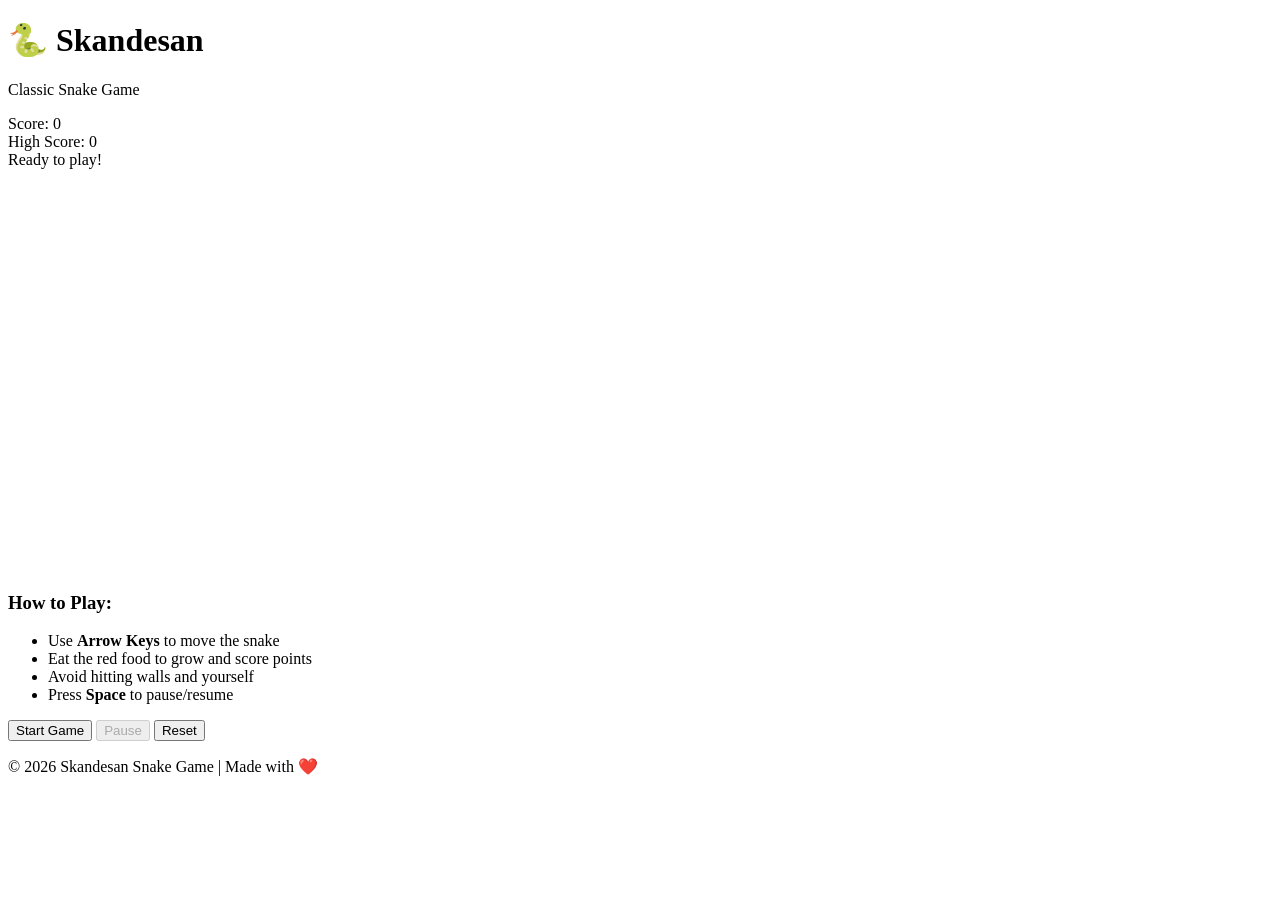
==== index.html @ 1da5df72 "Add index.html for snake game UI" ====
<!DOCTYPE html>
<html lang="en">
<head>
    <meta charset="UTF-8">
    <meta name="viewport" content="width=device-width, initial-scale=1.0">
    <title>Skandesan - Snake Game</title>
    <link rel="stylesheet" href="style.css">
</head>
<body>
    <div class="container">
        <header>
            <h1>🐍 Skandesan</h1>
            <p>Classic Snake Game</p>
        </header>

        <div class="game-info">
            <div class="score-board">
                <div class="score">
                    <span class="label">Score:</span>
                    <span class="value" id="score">0</span>
                </div>
                <div class="high-score">
                    <span class="label">High Score:</span>
                    <span class="value" id="highScore">0</span>
                </div>
            </div>
            <div class="status" id="status">Ready to play!</div>
        </div>

        <div class="game-container">
            <canvas id="gameCanvas" width="400" height="400"></canvas>
        </div>

        <div class="controls">
            <div class="instructions">
                <h3>How to Play:</h3>
                <ul>
                    <li>Use <strong>Arrow Keys</strong> to move the snake</li>
                    <li>Eat the red food to grow and score points</li>
                    <li>Avoid hitting walls and yourself</li>
                    <li>Press <strong>Space</strong> to pause/resume</li>
                </ul>
            </div>
            <div class="buttons">
                <button id="startBtn" class="btn btn-primary">Start Game</button>
                <button id="pauseBtn" class="btn btn-secondary" disabled>Pause</button>
                <button id="resetBtn" class="btn btn-secondary">Reset</button>
            </div>
        </div>

        <footer>
            <p>&copy; 2026 Skandesan Snake Game | Made with ❤️</p>
        </footer>
    </div>

    <script src="script.js"></script>
</body>
</html>
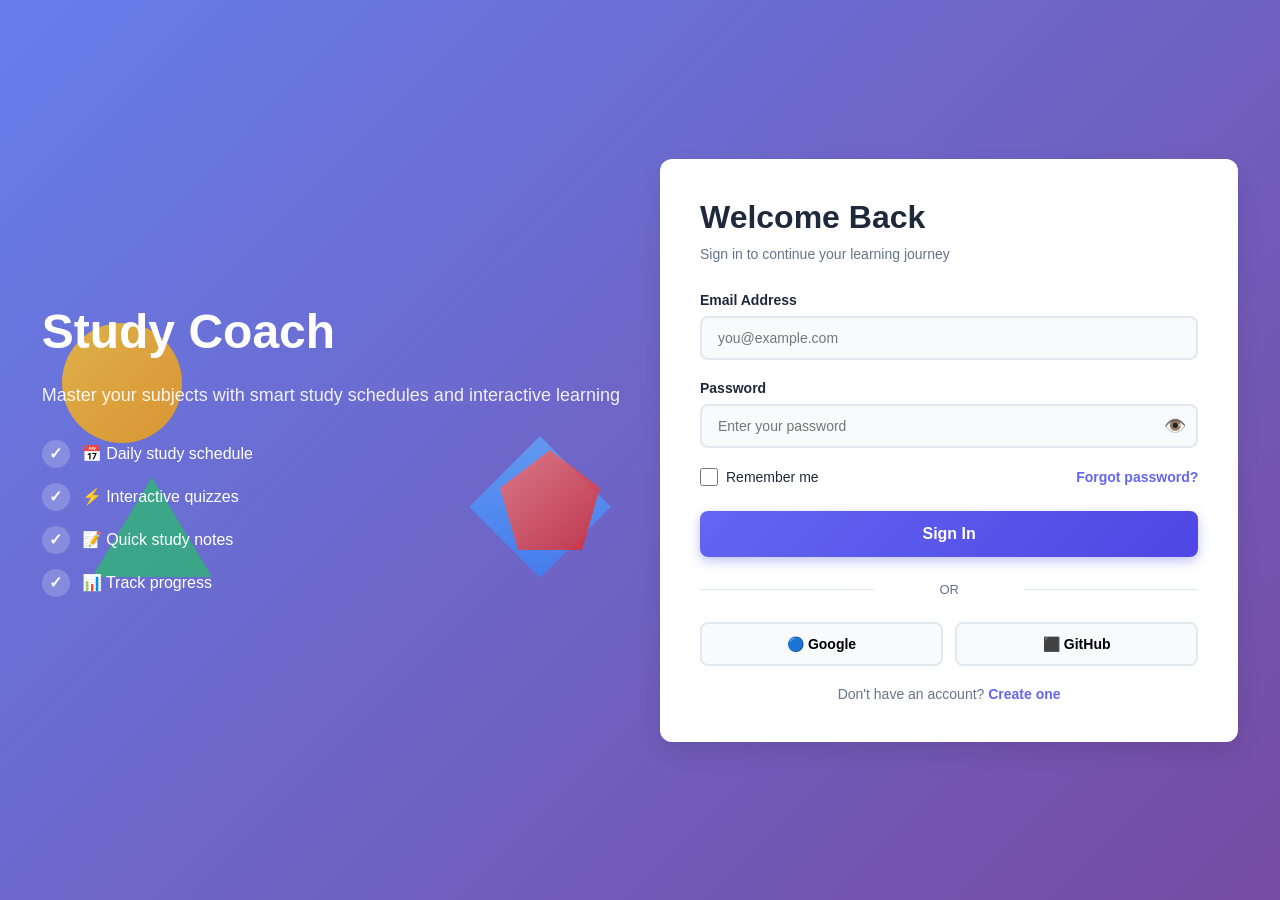
==== commit 88bc8536: "Initial commit: Complete Study Coach application with animated carousel, geometric shapes, notes, an" ====
--- a/index.html
+++ b/index.html
@@ -3,56 +3,12 @@
 <head>
     <meta charset="UTF-8">
     <meta name="viewport" content="width=device-width, initial-scale=1.0">
-    <title>Skandesan - Snake Game</title>
-    <link rel="stylesheet" href="style.css">
+    <title>Study Coach - Learn Smarter</title>
+    <link rel="stylesheet" href="css/style.css">
+    <link rel="stylesheet" href="https://cdnjs.cloudflare.com/ajax/libs/font-awesome/6.4.0/css/all.min.css">
 </head>
 <body>
-    <div class="container">
-        <header>
-            <h1>🐍 Skandesan</h1>
-            <p>Classic Snake Game</p>
-        </header>
-
-        <div class="game-info">
-            <div class="score-board">
-                <div class="score">
-                    <span class="label">Score:</span>
-                    <span class="value" id="score">0</span>
-                </div>
-                <div class="high-score">
-                    <span class="label">High Score:</span>
-                    <span class="value" id="highScore">0</span>
-                </div>
-            </div>
-            <div class="status" id="status">Ready to play!</div>
-        </div>
-
-        <div class="game-container">
-            <canvas id="gameCanvas" width="400" height="400"></canvas>
-        </div>
-
-        <div class="controls">
-            <div class="instructions">
-                <h3>How to Play:</h3>
-                <ul>
-                    <li>Use <strong>Arrow Keys</strong> to move the snake</li>
-                    <li>Eat the red food to grow and score points</li>
-                    <li>Avoid hitting walls and yourself</li>
-                    <li>Press <strong>Space</strong> to pause/resume</li>
-                </ul>
-            </div>
-            <div class="buttons">
-                <button id="startBtn" class="btn btn-primary">Start Game</button>
-                <button id="pauseBtn" class="btn btn-secondary" disabled>Pause</button>
-                <button id="resetBtn" class="btn btn-secondary">Reset</button>
-            </div>
-        </div>
-
-        <footer>
-            <p>&copy; 2026 Skandesan Snake Game | Made with ❤️</p>
-        </footer>
-    </div>
-
-    <script src="script.js"></script>
+    <div id="app"></div>
+    <script src="js/app.js"></script>
 </body>
-</html>
+</html>
--- a/css/style.css
+++ b/css/style.css
@@ -0,0 +1,1406 @@
+:root {
+    --primary: #6366f1;
+    --primary-light: #818cf8;
+    --primary-dark: #4f46e5;
+    --secondary: #ec4899;
+    --success: #10b981;
+    --warning: #f59e0b;
+    --danger: #ef4444;
+    --bg-light: #f8fafc;
+    --bg-white: #ffffff;
+    --text-dark: #1e293b;
+    --text-gray: #64748b;
+    --border-color: #e2e8f0;
+    --radius: 12px;
+    --shadow: 0 4px 6px rgba(0, 0, 0, 0.07);
+    --shadow-lg: 0 10px 25px rgba(0, 0, 0, 0.1);
+}
+
+* {
+    margin: 0;
+    padding: 0;
+    box-sizing: border-box;
+}
+
+body {
+    font-family: 'Segoe UI', Tahoma, Geneva, Verdana, sans-serif;
+    color: var(--text-dark);
+    min-height: 100vh;
+}
+
+/* ==================== LOGIN PAGE ==================== */
+.login-container {
+    min-height: 100vh;
+    display: flex;
+    align-items: center;
+    justify-content: center;
+    padding: 20px;
+    background: linear-gradient(135deg, #667eea 0%, #764ba2 100%);
+}
+
+.login-wrapper {
+    display: grid;
+    grid-template-columns: 1fr 1fr;
+    gap: 40px;
+    align-items: center;
+    max-width: 1200px;
+}
+
+.login-visual {
+    display: flex;
+    align-items: center;
+    justify-content: center;
+    gap: 20px;
+    position: relative;
+}
+
+.geometric-shape {
+    position: absolute;
+    opacity: 0.8;
+    animation: float 6s ease-in-out infinite;
+}
+
+.shape-circle {
+    width: 120px;
+    height: 120px;
+    background: linear-gradient(135deg, #fbbf24, #f59e0b);
+    border-radius: 50%;
+    top: 20px;
+    left: 20px;
+    animation-delay: 0s;
+}
+
+.shape-square {
+    width: 100px;
+    height: 100px;
+    background: linear-gradient(135deg, #60a5fa, #3b82f6);
+    transform: rotate(45deg);
+    bottom: 40px;
+    right: 30px;
+    animation-delay: 2s;
+}
+
+.shape-triangle {
+    width: 0;
+    height: 0;
+    border-left: 60px solid transparent;
+    border-right: 60px solid transparent;
+    border-bottom: 100px solid rgba(34, 197, 94, 0.8);
+    bottom: 20px;
+    left: 50px;
+    animation-delay: 4s;
+}
+
+.shape-pentagon {
+    width: 100px;
+    height: 100px;
+    background: linear-gradient(135deg, #f87171, #dc2626);
+    clip-path: polygon(50% 0%, 100% 38%, 82% 100%, 18% 100%, 0% 38%);
+    top: 50%;
+    right: 20px;
+    animation-delay: 1s;
+}
+
+@keyframes float {
+    0%, 100% { transform: translateY(0px) rotate(0deg); }
+    50% { transform: translateY(20px) rotate(10deg); }
+}
+
+.login-hero-text {
+    color: white;
+    z-index: 10;
+    position: relative;
+}
+
+.login-hero-text h1 {
+    font-size: 48px;
+    font-weight: 700;
+    margin-bottom: 20px;
+    line-height: 1.2;
+}
+
+.login-hero-text p {
+    font-size: 18px;
+    opacity: 0.9;
+    margin-bottom: 30px;
+    line-height: 1.6;
+}
+
+.features-list {
+    display: flex;
+    flex-direction: column;
+    gap: 15px;
+}
+
+.feature-item {
+    display: flex;
+    align-items: center;
+    gap: 12px;
+    color: white;
+    font-size: 16px;
+    animation: slideInLeft 0.6s ease forwards;
+    opacity: 0;
+}
+
+.feature-item:nth-child(1) { animation-delay: 0.2s; }
+.feature-item:nth-child(2) { animation-delay: 0.4s; }
+.feature-item:nth-child(3) { animation-delay: 0.6s; }
+.feature-item:nth-child(4) { animation-delay: 0.8s; }
+
+@keyframes slideInLeft {
+    from { opacity: 0; transform: translateX(-30px); }
+    to { opacity: 1; transform: translateX(0); }
+}
+
+.feature-item::before {
+    content: '\2713';
+    width: 28px;
+    height: 28px;
+    background: rgba(255, 255, 255, 0.2);
+    border-radius: 50%;
+    display: flex;
+    align-items: center;
+    justify-content: center;
+    font-weight: bold;
+}
+
+.login-form {
+    background: var(--bg-white);
+    padding: 40px;
+    border-radius: var(--radius);
+    box-shadow: var(--shadow-lg);
+    animation: slideUp 0.6s ease;
+}
+
+@keyframes slideUp {
+    from { opacity: 0; transform: translateY(30px); }
+    to { opacity: 1; transform: translateY(0); }
+}
+
+.login-form h2 {
+    font-size: 32px;
+    margin-bottom: 10px;
+    color: var(--text-dark);
+}
+
+.login-form p {
+    color: var(--text-gray);
+    margin-bottom: 30px;
+    font-size: 14px;
+}
+
+.form-group {
+    margin-bottom: 20px;
+}
+
+.form-group label {
+    display: block;
+    margin-bottom: 8px;
+    color: var(--text-dark);
+    font-weight: 600;
+    font-size: 14px;
+}
+
+.form-group input,
+.form-group select {
+    width: 100%;
+    padding: 12px 16px;
+    border: 2px solid var(--border-color);
+    border-radius: 8px;
+    font-size: 14px;
+    transition: all 0.3s ease;
+    background: var(--bg-light);
+}
+
+.form-group input:focus,
+.form-group select:focus {
+    outline: none;
+    border-color: var(--primary);
+    box-shadow: 0 0 0 3px rgba(99, 102, 241, 0.1);
+    background: var(--bg-white);
+}
+
+.password-field {
+    position: relative;
+}
+
+.toggle-password {
+    position: absolute;
+    right: 12px;
+    top: 50%;
+    transform: translateY(-50%);
+    cursor: pointer;
+    color: var(--text-gray);
+    font-size: 18px;
+}
+
+.form-options {
+    display: flex;
+    justify-content: space-between;
+    align-items: center;
+    margin-bottom: 25px;
+    font-size: 14px;
+}
+
+.checkbox-group {
+    display: flex;
+    align-items: center;
+    gap: 8px;
+}
+
+.checkbox-group input[type="checkbox"] {
+    width: 18px;
+    height: 18px;
+    cursor: pointer;
+    accent-color: var(--primary);
+}
+
+.form-options a {
+    color: var(--primary);
+    text-decoration: none;
+    font-weight: 600;
+    transition: color 0.3s ease;
+}
+
+.form-options a:hover {
+    color: var(--primary-dark);
+}
+
+.btn-login {
+    width: 100%;
+    padding: 14px;
+    background: linear-gradient(135deg, var(--primary), var(--primary-dark));
+    color: white;
+    border: none;
+    border-radius: 8px;
+    font-size: 16px;
+    font-weight: 600;
+    cursor: pointer;
+    transition: all 0.3s ease;
+    box-shadow: 0 4px 12px rgba(99, 102, 241, 0.4);
+}
+
+.btn-login:hover {
+    transform: translateY(-2px);
+    box-shadow: 0 6px 20px rgba(99, 102, 241, 0.6);
+}
+
+.btn-login:active {
+    transform: translateY(0);
+}
+
+.signup-link {
+    text-align: center;
+    margin-top: 20px;
+    color: var(--text-gray);
+    font-size: 14px;
+}
+
+.signup-link a {
+    color: var(--primary);
+    text-decoration: none;
+    font-weight: 600;
+    cursor: pointer;
+}
+
+.divider {
+    text-align: center;
+    margin: 25px 0;
+    position: relative;
+    color: var(--text-gray);
+    font-size: 13px;
+}
+
+.divider::before {
+    content: '';
+    position: absolute;
+    left: 0;
+    top: 50%;
+    width: 35%;
+    height: 1px;
+    background: var(--border-color);
+}
+
+.divider::after {
+    content: '';
+    position: absolute;
+    right: 0;
+    top: 50%;
+    width: 35%;
+    height: 1px;
+    background: var(--border-color);
+}
+
+.social-buttons {
+    display: grid;
+    grid-template-columns: 1fr 1fr;
+    gap: 12px;
+}
+
+.btn-social {
+    padding: 12px;
+    border: 2px solid var(--border-color);
+    border-radius: 8px;
+    background: var(--bg-light);
+    cursor: pointer;
+    font-size: 14px;
+    font-weight: 600;
+    transition: all 0.3s ease;
+}
+
+.btn-social:hover {
+    border-color: var(--primary);
+    background: rgba(99, 102, 241, 0.05);
+}
+
+/* ==================== DASHBOARD PAGE ==================== */
+.dashboard-container {
+    display: flex;
+    height: 100vh;
+    background: var(--bg-light);
+}
+
+.sidebar {
+    width: 280px;
+    background: var(--bg-white);
+    border-right: 1px solid var(--border-color);
+    padding: 30px 20px;
+    overflow-y: auto;
+    box-shadow: var(--shadow);
+}
+
+.logo {
+    font-size: 24px;
+    font-weight: 700;
+    color: var(--primary);
+    margin-bottom: 40px;
+    display: flex;
+    align-items: center;
+    gap: 10px;
+}
+
+.nav-menu {
+    list-style: none;
+}
+
+.nav-item {
+    margin-bottom: 8px;
+}
+
+.nav-link {
+    display: flex;
+    align-items: center;
+    gap: 12px;
+    padding: 12px 16px;
+    color: var(--text-gray);
+    text-decoration: none;
+    border-radius: 8px;
+    transition: all 0.3s ease;
+    cursor: pointer;
+    font-size: 15px;
+    font-weight: 500;
+}
+
+.nav-link:hover,
+.nav-link.active {
+    color: var(--primary);
+    background: rgba(99, 102, 241, 0.1);
+}
+
+.main-content {
+    flex: 1;
+    display: flex;
+    flex-direction: column;
+    overflow: hidden;
+}
+
+.top-bar {
+    background: var(--bg-white);
+    padding: 20px 30px;
+    border-bottom: 1px solid var(--border-color);
+    display: flex;
+    justify-content: space-between;
+    align-items: center;
+    box-shadow: var(--shadow);
+}
+
+.search-bar {
+    flex: 1;
+    max-width: 400px;
+    display: flex;
+    align-items: center;
+    gap: 10px;
+    background: var(--bg-light);
+    padding: 10px 16px;
+    border-radius: 8px;
+    border: 1px solid var(--border-color);
+}
+
+.search-bar input {
+    flex: 1;
+    border: none;
+    background: transparent;
+    outline: none;
+    font-size: 14px;
+}
+
+.user-menu {
+    display: flex;
+    align-items: center;
+    gap: 20px;
+}
+
+.notification-icon {
+    position: relative;
+    cursor: pointer;
+    font-size: 20px;
+}
+
+.notification-badge {
+    position: absolute;
+    top: -8px;
+    right: -8px;
+    width: 20px;
+    height: 20px;
+    background: var(--danger);
+    color: white;
+    border-radius: 50%;
+    display: flex;
+    align-items: center;
+    justify-content: center;
+    font-size: 12px;
+    font-weight: bold;
+}
+
+.user-profile {
+    display: flex;
+    align-items: center;
+    gap: 12px;
+    cursor: pointer;
+}
+
+.user-avatar {
+    width: 40px;
+    height: 40px;
+    border-radius: 50%;
+    background: linear-gradient(135deg, var(--primary), var(--secondary));
+    display: flex;
+    align-items: center;
+    justify-content: center;
+    color: white;
+    font-weight: bold;
+    font-size: 18px;
+}
+
+.content-area {
+    flex: 1;
+    overflow-y: auto;
+    padding: 30px;
+}
+
+.section {
+    display: none;
+}
+
+.section.active {
+    display: block;
+    animation: fadeIn 0.3s ease;
+}
+
+@keyframes fadeIn {
+    from { opacity: 0; transform: translateY(10px); }
+    to { opacity: 1; transform: translateY(0); }
+}
+
+.section-title {
+    font-size: 28px;
+    font-weight: 700;
+    margin-bottom: 30px;
+    color: var(--text-dark);
+}
+
+/* ==================== DASHBOARD - HOME ==================== */
+.dashboard-grid {
+    display: grid;
+    grid-template-columns: repeat(auto-fit, minmax(280px, 1fr));
+    gap: 20px;
+    margin-bottom: 40px;
+}
+
+.card {
+    background: var(--bg-white);
+    border-radius: var(--radius);
+    padding: 24px;
+    box-shadow: var(--shadow);
+    transition: all 0.3s ease;
+    border: 1px solid var(--border-color);
+}
+
+.card:hover {
+    transform: translateY(-5px);
+    box-shadow: var(--shadow-lg);
+}
+
+.stat-card {
+    position: relative;
+    overflow: hidden;
+}
+
+.stat-card::before {
+    content: '';
+    position: absolute;
+    top: 0;
+    right: -50px;
+    width: 150px;
+    height: 150px;
+    background: var(--geometric-pattern);
+    opacity: 0.05;
+    border-radius: 50%;
+}
+
+.stat-value {
+    font-size: 32px;
+    font-weight: 700;
+    color: var(--primary);
+    margin-bottom: 8px;
+}
+
+.stat-label {
+    color: var(--text-gray);
+    font-size: 14px;
+    font-weight: 600;
+}
+
+.progress-bar {
+    width: 100%;
+    height: 8px;
+    background: var(--border-color);
+    border-radius: 4px;
+    overflow: hidden;
+    margin-top: 12px;
+}
+
+.progress-fill {
+    height: 100%;
+    background: linear-gradient(90deg, var(--primary), var(--primary-light));
+    border-radius: 4px;
+    transition: width 0.3s ease;
+}
+
+/* ==================== CAROUSEL SLIDER ==================== */
+.carousel-container {
+    position: relative;
+    background: var(--bg-white);
+    border-radius: var(--radius);
+    overflow: hidden;
+    box-shadow: var(--shadow-lg);
+    margin-bottom: 40px;
+    height: 400px;
+}
+
+.carousel-wrapper {
+    display: flex;
+    width: 100%;
+    height: 100%;
+    position: relative;
+}
+
+.carousel-slide {
+    min-width: 100%;
+    height: 100%;
+    display: flex;
+    align-items: center;
+    justify-content: center;
+    padding: 40px;
+    background: linear-gradient(135deg, var(--primary), var(--primary-dark));
+    color: white;
+    text-align: center;
+    animation: fadeInCarousel 0.5s ease;
+    position: relative;
+}
+
+@keyframes fadeInCarousel {
+    from { opacity: 0; }
+    to { opacity: 1; }
+}
+
+.carousel-slide-content {
+    max-width: 600px;
+}
+
+.carousel-slide-time {
+    font-size: 14px;
+    opacity: 0.9;
+    margin-bottom: 10px;
+}
+
+.carousel-slide-subject {
+    font-size: 36px;
+    font-weight: 700;
+    margin-bottom: 15px;
+}
+
+.carousel-slide-topic {
+    font-size: 18px;
+    opacity: 0.95;
+    margin-bottom: 20px;
+}
+
+.carousel-slide-duration {
+    font-size: 16px;
+    display: inline-block;
+    background: rgba(255, 255, 255, 0.2);
+    padding: 8px 16px;
+    border-radius: 20px;
+}
+
+/* Geometric decorations in carousel */
+.carousel-decoration {
+    position: absolute;
+    opacity: 0.1;
+    pointer-events: none;
+}
+
+.carousel-circle {
+    width: 300px;
+    height: 300px;
+    background: white;
+    border-radius: 50%;
+    top: -100px;
+    right: -100px;
+}
+
+.carousel-square {
+    width: 200px;
+    height: 200px;
+    background: white;
+    transform: rotate(45deg);
+    bottom: -80px;
+    left: -80px;
+}
+
+.carousel-controls {
+    position: absolute;
+    bottom: 30px;
+    left: 50%;
+    transform: translateX(-50%);
+    display: flex;
+    gap: 10px;
+    z-index: 10;
+}
+
+.carousel-dot {
+    width: 10px;
+    height: 10px;
+    background: rgba(255, 255, 255, 0.5);
+    border-radius: 50%;
+    cursor: pointer;
+    transition: all 0.3s ease;
+}
+
+.carousel-dot.active {
+    background: white;
+    width: 30px;
+    border-radius: 5px;
+}
+
+.carousel-nav {
+    position: absolute;
+    top: 50%;
+    transform: translateY(-50%);
+    width: 50px;
+    height: 50px;
+    background: rgba(255, 255, 255, 0.2);
+    border: none;
+    color: white;
+    font-size: 24px;
+    cursor: pointer;
+    border-radius: 50%;
+    display: flex;
+    align-items: center;
+    justify-content: center;
+    transition: all 0.3s ease;
+    z-index: 5;
+}
+
+.carousel-nav:hover {
+    background: rgba(255, 255, 255, 0.4);
+}
+
+.carousel-prev {
+    left: 20px;
+}
+
+.carousel-next {
+    right: 20px;
+}
+
+/* ==================== TIMETABLE ==================== */
+.timetable-header {
+    display: flex;
+    justify-content: space-between;
+    align-items: center;
+    margin-bottom: 30px;
+}
+
+.timetable-wrapper {
+    background: var(--bg-white);
+    border-radius: var(--radius);
+    overflow: hidden;
+    box-shadow: var(--shadow);
+    border: 1px solid var(--border-color);
+}
+
+.timetable {
+    width: 100%;
+    border-collapse: collapse;
+}
+
+.timetable th {
+    background: linear-gradient(135deg, var(--primary), var(--primary-dark));
+    color: white;
+    padding: 16px;
+    text-align: left;
+    font-weight: 600;
+    font-size: 14px;
+}
+
+.timetable td {
+    padding: 16px;
+    border-bottom: 1px solid var(--border-color);
+}
+
+.timetable tr:hover {
+    background: var(--bg-light);
+}
+
+.time-slot {
+    font-weight: 600;
+    color: var(--primary);
+}
+
+.subject-badge {
+    display: inline-block;
+    padding: 6px 12px;
+    border-radius: 6px;
+    font-size: 13px;
+    font-weight: 600;
+}
+
+.subject-badge.math {
+    background: rgba(99, 102, 241, 0.1);
+    color: var(--primary);
+}
+
+.subject-badge.english {
+    background: rgba(16, 185, 129, 0.1);
+    color: var(--success);
+}
+
+.subject-badge.science {
+    background: rgba(245, 158, 11, 0.1);
+    color: var(--warning);
+}
+
+.subject-badge.history {
+    background: rgba(236, 72, 153, 0.1);
+    color: var(--secondary);
+}
+
+.btn-add-schedule {
+    display: inline-flex;
+    align-items: center;
+    gap: 8px;
+    padding: 12px 20px;
+    background: linear-gradient(135deg, var(--primary), var(--primary-dark));
+    color: white;
+    border: none;
+    border-radius: 8px;
+    font-weight: 600;
+    cursor: pointer;
+    transition: all 0.3s ease;
+}
+
+.btn-add-schedule:hover {
+    transform: translateY(-2px);
+    box-shadow: 0 4px 12px rgba(99, 102, 241, 0.4);
+}
+
+/* ==================== NOTES ==================== */
+.notes-container {
+    display: grid;
+    grid-template-columns: repeat(auto-fill, minmax(300px, 1fr));
+    gap: 20px;
+}
+
+.note-card {
+    background: var(--bg-white);
+    border-radius: var(--radius);
+    padding: 20px;
+    box-shadow: var(--shadow);
+    border-left: 4px solid var(--primary);
+    transition: all 0.3s ease;
+    cursor: pointer;
+    position: relative;
+}
+
+.note-card:hover {
+    transform: translateY(-5px);
+    box-shadow: var(--shadow-lg);
+}
+
+.note-card.science {
+    border-left-color: var(--warning);
+}
+
+.note-card.english {
+    border-left-color: var(--success);
+}
+
+.note-card.history {
+    border-left-color: var(--secondary);
+}
+
+.note-header {
+    display: flex;
+    justify-content: space-between;
+    align-items: start;
+    margin-bottom: 12px;
+}
+
+.note-title {
+    font-size: 18px;
+    font-weight: 700;
+    color: var(--text-dark);
+}
+
+.note-date {
+    font-size: 12px;
+    color: var(--text-gray);
+}
+
+.note-content {
+    color: var(--text-gray);
+    font-size: 14px;
+    line-height: 1.6;
+    margin-bottom: 16px;
+    max-height: 100px;
+    overflow: hidden;
+}
+
+.note-footer {
+    display: flex;
+    justify-content: space-between;
+    align-items: center;
+    border-top: 1px solid var(--border-color);
+    padding-top: 12px;
+}
+
+.note-category {
+    font-size: 12px;
+    font-weight: 600;
+    color: var(--text-gray);
+}
+
+.note-actions {
+    display: flex;
+    gap: 8px;
+}
+
+.icon-btn {
+    width: 32px;
+    height: 32px;
+    border: none;
+    background: var(--bg-light);
+    border-radius: 6px;
+    cursor: pointer;
+    display: flex;
+    align-items: center;
+    justify-content: center;
+    transition: all 0.3s ease;
+    color: var(--text-gray);
+}
+
+.icon-btn:hover {
+    background: var(--primary);
+    color: white;
+}
+
+.btn-new-note {
+    display: inline-flex;
+    align-items: center;
+    gap: 8px;
+    padding: 12px 20px;
+    background: linear-gradient(135deg, var(--primary), var(--primary-dark));
+    color: white;
+    border: none;
+    border-radius: 8px;
+    font-weight: 600;
+    cursor: pointer;
+    margin-bottom: 30px;
+    transition: all 0.3s ease;
+}
+
+.btn-new-note:hover {
+    transform: translateY(-2px);
+    box-shadow: 0 4px 12px rgba(99, 102, 241, 0.4);
+}
+
+/* ==================== QUIZZES ==================== */
+.quiz-list {
+    display: grid;
+    grid-template-columns: repeat(auto-fill, minmax(320px, 1fr));
+    gap: 20px;
+}
+
+.quiz-card {
+    background: var(--bg-white);
+    border-radius: var(--radius);
+    overflow: hidden;
+    box-shadow: var(--shadow);
+    border: 1px solid var(--border-color);
+    transition: all 0.3s ease;
+}
+
+.quiz-card:hover {
+    transform: translateY(-5px);
+    box-shadow: var(--shadow-lg);
+}
+
+.quiz-header {
+    padding: 20px;
+    background: linear-gradient(135deg, var(--primary), var(--primary-dark));
+    color: white;
+}
+
+.quiz-title {
+    font-size: 18px;
+    font-weight: 700;
+    margin-bottom: 8px;
+}
+
+.quiz-questions {
+    font-size: 13px;
+    opacity: 0.9;
+}
+
+.quiz-body {
+    padding: 20px;
+}
+
+.quiz-meta {
+    display: grid;
+    grid-template-columns: 1fr 1fr;
+    gap: 15px;
+    margin-bottom: 20px;
+}
+
+.quiz-stat {
+    text-align: center;
+    padding: 12px;
+    background: var(--bg-light);
+    border-radius: 8px;
+}
+
+.quiz-stat-value {
+    font-size: 20px;
+    font-weight: 700;
+    color: var(--primary);
+}
+
+.quiz-stat-label {
+    font-size: 12px;
+    color: var(--text-gray);
+    margin-top: 4px;
+}
+
+.btn-start-quiz {
+    width: 100%;
+    padding: 12px;
+    background: linear-gradient(135deg, var(--primary), var(--primary-dark));
+    color: white;
+    border: none;
+    border-radius: 8px;
+    font-weight: 600;
+    cursor: pointer;
+    transition: all 0.3s ease;
+}
+
+.btn-start-quiz:hover {
+    transform: translateY(-2px);
+    box-shadow: 0 4px 12px rgba(99, 102, 241, 0.4);
+}
+
+.btn-new-quiz {
+    display: inline-flex;
+    align-items: center;
+    gap: 8px;
+    padding: 12px 20px;
+    background: linear-gradient(135deg, var(--primary), var(--primary-dark));
+    color: white;
+    border: none;
+    border-radius: 8px;
+    font-weight: 600;
+    cursor: pointer;
+    margin-bottom: 30px;
+    transition: all 0.3s ease;
+}
+
+.btn-new-quiz:hover {
+    transform: translateY(-2px);
+    box-shadow: 0 4px 12px rgba(99, 102, 241, 0.4);
+}
+
+/* ==================== QUIZ VIEW ==================== */
+.quiz-container {
+    max-width: 800px;
+    margin: 0 auto;
+    background: var(--bg-white);
+    border-radius: var(--radius);
+    overflow: hidden;
+    box-shadow: var(--shadow-lg);
+    border: 1px solid var(--border-color);
+}
+
+.quiz-progress {
+    height: 6px;
+    background: var(--border-color);
+}
+
+.quiz-progress-fill {
+    height: 100%;
+    background: linear-gradient(90deg, var(--primary), var(--primary-light));
+    transition: width 0.3s ease;
+}
+
+.quiz-question-section {
+    padding: 40px;
+}
+
+.quiz-question-number {
+    font-size: 13px;
+    font-weight: 600;
+    color: var(--primary);
+    margin-bottom: 12px;
+}
+
+.quiz-question-text {
+    font-size: 24px;
+    font-weight: 700;
+    color: var(--text-dark);
+    margin-bottom: 30px;
+    line-height: 1.4;
+}
+
+.quiz-options {
+    display: flex;
+    flex-direction: column;
+    gap: 12px;
+    margin-bottom: 30px;
+}
+
+.quiz-option {
+    padding: 16px;
+    border: 2px solid var(--border-color);
+    border-radius: 8px;
+    cursor: pointer;
+    transition: all 0.3s ease;
+    background: var(--bg-light);
+    display: flex;
+    align-items: center;
+    gap: 12px;
+    font-size: 16px;
+    font-weight: 500;
+}
+
+.quiz-option:hover {
+    border-color: var(--primary);
+    background: rgba(99, 102, 241, 0.05);
+}
+
+.quiz-option input[type="radio"] {
+    width: 20px;
+    height: 20px;
+    cursor: pointer;
+    accent-color: var(--primary);
+}
+
+.quiz-option.selected {
+    border-color: var(--primary);
+    background: rgba(99, 102, 241, 0.1);
+}
+
+.quiz-option.correct {
+    border-color: var(--success);
+    background: rgba(16, 185, 129, 0.1);
+}
+
+.quiz-option.incorrect {
+    border-color: var(--danger);
+    background: rgba(239, 68, 68, 0.1);
+}
+
+.quiz-nav-buttons {
+    display: flex;
+    gap: 12px;
+    padding: 40px;
+    justify-content: space-between;
+    border-top: 1px solid var(--border-color);
+}
+
+.btn-prev,
+.btn-next,
+.btn-submit {
+    padding: 12px 24px;
+    border: 2px solid var(--border-color);
+    border-radius: 8px;
+    cursor: pointer;
+    font-weight: 600;
+    transition: all 0.3s ease;
+    font-size: 15px;
+}
+
+.btn-prev {
+    background: var(--bg-light);
+    color: var(--text-dark);
+}
+
+.btn-prev:hover {
+    border-color: var(--text-dark);
+}
+
+.btn-next {
+    background: linear-gradient(135deg, var(--primary), var(--primary-dark));
+    color: white;
+    border-color: var(--primary);
+}
+
+.btn-next:hover {
+    transform: translateY(-2px);
+    box-shadow: 0 4px 12px rgba(99, 102, 241, 0.4);
+}
+
+.btn-submit {
+    background: linear-gradient(135deg, var(--success), #059669);
+    color: white;
+    border-color: var(--success);
+    flex: 1;
+}
+
+.btn-submit:hover {
+    transform: translateY(-2px);
+    box-shadow: 0 4px 12px rgba(16, 185, 129, 0.4);
+}
+
+/* ==================== MODAL ==================== */
+.modal {
+    display: none;
+    position: fixed;
+    top: 0;
+    left: 0;
+    width: 100%;
+    height: 100%;
+    background: rgba(0, 0, 0, 0.5);
+    z-index: 1000;
+    align-items: center;
+    justify-content: center;
+}
+
+.modal.show {
+    display: flex;
+}
+
+.modal-content {
+    background: var(--bg-white);
+    border-radius: var(--radius);
+    width: 90%;
+    max-width: 600px;
+    max-height: 90vh;
+    overflow-y: auto;
+    box-shadow: var(--shadow-lg);
+    animation: slideUp 0.3s ease;
+}
+
+.modal-header {
+    display: flex;
+    justify-content: space-between;
+    align-items: center;
+    padding: 24px;
+    border-bottom: 1px solid var(--border-color);
+    background: linear-gradient(135deg, var(--primary), var(--primary-dark));
+    color: white;
+}
+
+.modal-title {
+    font-size: 22px;
+    font-weight: 700;
+}
+
+.close-btn {
+    background: none;
+    border: none;
+    font-size: 28px;
+    cursor: pointer;
+    color: white;
+    opacity: 0.8;
+    transition: opacity 0.3s ease;
+}
+
+.close-btn:hover {
+    opacity: 1;
+}
+
+.modal-body {
+    padding: 30px;
+}
+
+.modal-footer {
+    display: flex;
+    gap: 12px;
+    padding: 20px 24px;
+    border-top: 1px solid var(--border-color);
+    justify-content: flex-end;
+}
+
+.btn-cancel,
+.btn-save {
+    padding: 10px 20px;
+    border: none;
+    border-radius: 8px;
+    font-weight: 600;
+    cursor: pointer;
+    transition: all 0.3s ease;
+}
+
+.btn-cancel {
+    background: var(--bg-light);
+    color: var(--text-dark);
+}
+
+.btn-cancel:hover {
+    background: var(--border-color);
+}
+
+.btn-save {
+    background: linear-gradient(135deg, var(--primary), var(--primary-dark));
+    color: white;
+}
+
+.btn-save:hover {
+    transform: translateY(-2px);
+    box-shadow: 0 4px 12px rgba(99, 102, 241, 0.4);
+}
+
+textarea {
+    font-family: inherit;
+}
+
+/* ==================== RESPONSIVE ==================== */
+@media (max-width: 1024px) {
+    .login-wrapper {
+        grid-template-columns: 1fr;
+    }
+
+    .login-visual {
+        display: none;
+    }
+
+    .dashboard-container {
+        flex-direction: column;
+    }
+
+    .sidebar {
+        width: 100%;
+        height: auto;
+        border-right: none;
+        border-bottom: 1px solid var(--border-color);
+        display: flex;
+        justify-content: space-between;
+        align-items: center;
+        padding: 20px;
+    }
+
+    .nav-menu {
+        display: flex;
+        gap: 10px;
+    }
+
+    .nav-item {
+        margin-bottom: 0;
+    }
+
+    .carousel-nav {
+        width: 40px;
+        height: 40px;
+        font-size: 18px;
+    }
+
+    .carousel-prev {
+        left: 10px;
+    }
+
+    .carousel-next {
+        right: 10px;
+    }
+}
+
+@media (max-width: 640px) {
+    .login-form {
+        padding: 30px 20px;
+    }
+
+    .login-form h2 {
+        font-size: 24px;
+    }
+
+    .dashboard-grid {
+        grid-template-columns: 1fr;
+    }
+
+    .social-buttons {
+        grid-template-columns: 1fr;
+    }
+
+    .quiz-list {
+        grid-template-columns: 1fr;
+    }
+
+    .notes-container {
+        grid-template-columns: 1fr;
+    }
+
+    .timetable {
+        font-size: 13px;
+    }
+
+    .timetable th,
+    .timetable td {
+        padding: 12px 8px;
+    }
+
+    .carousel-slide {
+        padding: 20px;
+        height: 300px;
+    }
+
+    .carousel-slide-subject {
+        font-size: 24px;
+    }
+
+    .carousel-slide-topic {
+        font-size: 14px;
+    }
+
+    .carousel-controls {
+        bottom: 20px;
+    }
+
+    .top-bar {
+        flex-direction: column;
+        gap: 10px;
+    }
+
+    .search-bar {
+        max-width: 100%;
+    }
+}
